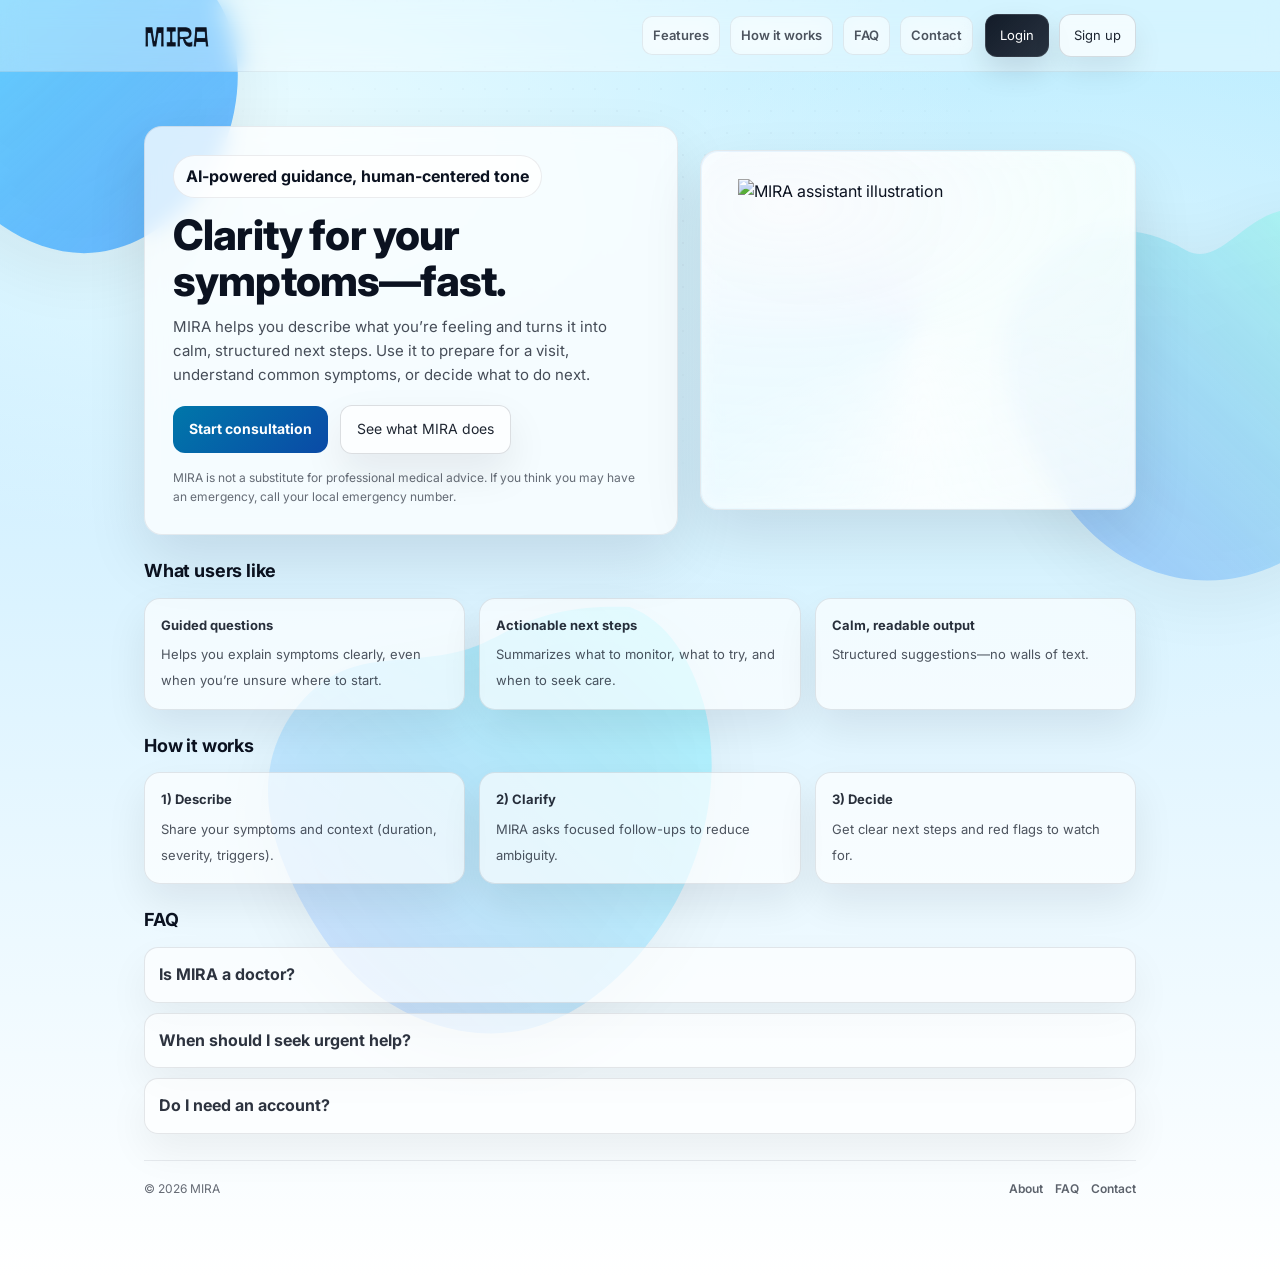
==== index.html @ 948367d4 "Initial commit" ====
<!DOCTYPE html>
<html lang="en">
<head>
  <meta charset="UTF-8" />
  <meta name="viewport" content="width=device-width, initial-scale=1.0"/>
  <title>MIRA - AI Doctor Consultant</title>
  <link rel="stylesheet" href="styles.css"/>
  <link href="https://fonts.googleapis.com/css2?family=Inter:wght@400;600;800&display=swap" rel="stylesheet">
  <link href="https://fonts.googleapis.com/css2?family=Ojuju:wght@600&display=swap" rel="stylesheet">
  <style>
    * { box-sizing: border-box; margin: 0; padding: 0; }

    html { scroll-behavior: smooth; }

    body {
      font-family: 'Inter', sans-serif;
      background: radial-gradient(1200px 700px at 20% 10%, #e9fbff 0%, rgba(233, 251, 255, 0) 60%),
                  radial-gradient(1000px 650px at 80% 30%, #d7f5ff 0%, rgba(215, 245, 255, 0) 55%),
                  linear-gradient(180deg, #bdeeff 0%, #cfefff 30%, #ffffff 100%);
      color: #0b1220;
      line-height: 1.6;
      min-height: 100vh;
      position: relative;
      overflow-x: hidden;
    }

    header {
      position: sticky;
      top: 0;
      z-index: 900;
      animation: fadeInDown 520ms cubic-bezier(0.2, 0.9, 0.2, 1) both;
      background: rgba(255, 255, 255, 0.35);
      backdrop-filter: blur(12px);
      border-bottom: 1px solid rgba(15, 23, 42, 0.06);
      transition: box-shadow 160ms ease, background 160ms ease, border-color 160ms ease;
    }

    header.is-scrolled {
      background: rgba(255, 255, 255, 0.68);
      border-bottom-color: rgba(15, 23, 42, 0.10);
      box-shadow: 0 18px 50px rgba(2, 8, 23, 0.10);
    }

    .header-inner {
      max-width: 1040px;
      margin: 0 auto;
      padding: 14px 24px;
      display: flex;
      justify-content: space-between;
      align-items: center;
      gap: 14px;
    }

    .logo {
      font-family: 'Ojuju', sans-serif;
      font-size: 26px;
      font-weight: 600;
      letter-spacing: 0.5px;
      -webkit-text-stroke: 1px rgba(11, 18, 32, 0.9);
    }

    .header-right {
      display: inline-flex;
      align-items: center;
      gap: 12px;
    }

    .top-nav {
      display: inline-flex;
      align-items: center;
      gap: 10px;
      font-size: 13px;
      color: rgba(11, 18, 32, 0.7);
    }

    .top-nav a {
      text-decoration: none;
      color: rgba(11, 18, 32, 0.72);
      font-weight: 600;
      padding: 8px 10px;
      border-radius: 10px;
      background: rgba(255, 255, 255, 0.45);
      border: 1px solid rgba(15, 23, 42, 0.08);
      backdrop-filter: blur(10px);
      transition: transform 120ms ease, background 120ms ease;
      white-space: nowrap;
    }

    .top-nav a:hover {
      background: rgba(255, 255, 255, 0.7);
      transform: translateY(-1px);
    }

    .header-actions {
      display: inline-flex;
      align-items: center;
      gap: 10px;
    }

    .login-btn {
      display: inline-flex;
      align-items: center;
      justify-content: center;
      gap: 10px;
      background: linear-gradient(135deg, rgba(11, 18, 32, 0.96) 0%, rgba(11, 18, 32, 0.86) 100%);
      color: #fff;
      padding: 10px 14px;
      border: 1px solid rgba(255, 255, 255, 0.10);
      border-radius: 12px;
      font-size: 13px;
      cursor: pointer;
      box-shadow: 0 14px 30px rgba(2, 8, 23, 0.12);
      transition: transform 120ms ease, filter 120ms ease;
      text-decoration: none;
      white-space: nowrap;
    }

    .login-btn:hover {
      filter: brightness(1.02);
      transform: translateY(-1px);
    }

    .signup-btn {
      display: inline-flex;
      align-items: center;
      justify-content: center;
      gap: 10px;
      padding: 10px 14px;
      border-radius: 12px;
      font-size: 13px;
      cursor: pointer;
      text-decoration: none;
      color: rgba(11, 18, 32, 0.92);
      background: rgba(255, 255, 255, 0.7);
      border: 1px solid rgba(15, 23, 42, 0.14);
      box-shadow: 0 14px 30px rgba(2, 8, 23, 0.08);
      transition: transform 120ms ease, background 120ms ease, filter 120ms ease;
      white-space: nowrap;
    }

    .signup-btn:hover {
      background: rgba(255, 255, 255, 0.9);
      filter: brightness(1.01);
      transform: translateY(-1px);
    }

    main {
      max-width: 1040px;
      margin: 0 auto;
      padding: 28px 24px 80px 24px;
      position: relative;
      z-index: 1;
    }

    .hero {
      display: grid;
      grid-template-columns: 1.1fr 0.9fr;
      gap: 22px;
      align-items: center;
      margin-top: 26px;
    }

    .card {
      background: rgba(255, 255, 255, 0.75);
      border: 1px solid rgba(15, 23, 42, 0.08);
      box-shadow: 0 24px 60px rgba(2, 8, 23, 0.10);
      border-radius: 18px;
      padding: 28px 28px;
      backdrop-filter: blur(10px);
      animation: fadeInUp 620ms cubic-bezier(0.2, 0.9, 0.2, 1) both;
    }

    .tagline {
      background: rgba(255, 255, 255, 0.8);
      padding: 8px 12px;
      border-radius: 999px;
      font-weight: 700;
      display: inline-block;
      margin-bottom: 14px;
      border: 1px solid rgba(15, 23, 42, 0.08);
    }

    .hero h1 {
      font-size: 42px;
      font-weight: 800;
      margin-bottom: 12px;
      letter-spacing: -0.02em;
      line-height: 1.08;
    }

    .hero p {
      font-size: 15px;
      color: rgba(11, 18, 32, 0.75);
      margin-bottom: 18px;
    }

    .cta-row {
      display: flex;
      gap: 12px;
      flex-wrap: wrap;
      align-items: center;
      margin-top: 10px;
    }

    .primary-cta {
      display: inline-flex;
      align-items: center;
      justify-content: center;
      gap: 10px;
      background: linear-gradient(135deg, #0077aa 0%, #0a4aa6 100%);
      color: #fff;
      padding: 12px 16px;
      border-radius: 12px;
      text-decoration: none;
      font-weight: bold;
      font-size: 14px;
      transition: transform 120ms ease, filter 120ms ease;
      position: relative;
      overflow: hidden;
    }

    .primary-cta::after {
      content: "";
      position: absolute;
      inset: -2px;
      background: linear-gradient(110deg, rgba(255,255,255,0) 0%, rgba(255,255,255,0.22) 45%, rgba(255,255,255,0) 70%);
      transform: translateX(-120%);
      transition: transform 700ms ease;
    }

    .primary-cta:hover {
      filter: brightness(0.98);
      transform: translateY(-1px);
    }

    .primary-cta:hover::after { transform: translateX(120%); }

    .secondary-cta {
      display: inline-flex;
      align-items: center;
      justify-content: center;
      gap: 10px;
      padding: 12px 16px;
      border-radius: 12px;
      font-size: 14px;
      cursor: pointer;
      text-decoration: none;
      color: rgba(11, 18, 32, 0.92);
      background: rgba(255, 255, 255, 0.7);
      border: 1px solid rgba(15, 23, 42, 0.14);
      box-shadow: 0 18px 40px rgba(2, 8, 23, 0.08);
      transition: transform 120ms ease, background 120ms ease, filter 120ms ease;
      white-space: nowrap;
    }

    .secondary-cta:hover {
      background: rgba(255, 255, 255, 0.9);
      filter: brightness(1.01);
      transform: translateY(-1px);
    }

    .fineprint {
      margin-top: 14px;
      font-size: 12px;
      color: rgba(11, 18, 32, 0.62);
      max-width: 70ch;
    }

    .visual {
      position: relative;
      overflow: hidden;
      min-height: 360px;
      animation-delay: 110ms;
    }

    .visual::before {
      content: "";
      position: absolute;
      inset: -2px;
      background: conic-gradient(from 180deg at 50% 50%,
        rgba(85, 214, 255, 0.0) 0deg,
        rgba(85, 214, 255, 0.65) 70deg,
        rgba(106, 164, 255, 0.55) 140deg,
        rgba(166, 255, 234, 0.55) 220deg,
        rgba(85, 214, 255, 0.0) 360deg
      );
      opacity: 0.26;
      filter: blur(10px);
      animation: haloSpin 12s linear infinite;
    }

    .visual::after {
      content: "";
      position: absolute;
      inset: 1px;
      border-radius: 17px;
      background: radial-gradient(700px 350px at 20% 15%, rgba(255,255,255,0.85) 0%, rgba(255,255,255,0.55) 40%, rgba(255,255,255,0.35) 100%);
      pointer-events: none;
    }

    .visual-inner {
      position: relative;
      z-index: 1;
      display: grid;
      place-items: center;
      height: 100%;
    }

    .visual img {
      width: min(420px, 95%);
      height: auto;
      filter: drop-shadow(0 28px 70px rgba(2, 8, 23, 0.18));
    }

    .section { margin-top: 22px; }

    .section h2 {
      font-size: 18px;
      letter-spacing: -0.01em;
      margin: 0 0 12px 0;
    }

    .grid {
      display: grid;
      grid-template-columns: repeat(3, 1fr);
      gap: 14px;
    }

    .mini {
      background: rgba(255, 255, 255, 0.65);
      border: 1px solid rgba(15, 23, 42, 0.10);
      border-radius: 16px;
      padding: 16px 16px;
      box-shadow: 0 18px 40px rgba(2, 8, 23, 0.08);
    }

    .mini b {
      display: block;
      font-size: 13px;
      margin-bottom: 6px;
      color: rgba(11, 18, 32, 0.88);
    }

    .mini span {
      font-size: 13px;
      color: rgba(11, 18, 32, 0.72);
      line-height: 1.6;
    }

    details {
      background: rgba(255, 255, 255, 0.65);
      border: 1px solid rgba(15, 23, 42, 0.10);
      border-radius: 14px;
      padding: 14px 14px;
      box-shadow: 0 18px 40px rgba(2, 8, 23, 0.06);
    }

    details + details { margin-top: 10px; }

    summary {
      cursor: pointer;
      font-weight: 700;
      color: rgba(11, 18, 32, 0.86);
      list-style: none;
    }

    summary::-webkit-details-marker { display: none; }

    .faq-a {
      margin-top: 10px;
      font-size: 13px;
      color: rgba(11, 18, 32, 0.72);
      line-height: 1.7;
    }

    .footer {
      margin-top: 26px;
      padding: 18px 0 0 0;
      border-top: 1px solid rgba(15, 23, 42, 0.08);
      color: rgba(11, 18, 32, 0.62);
      font-size: 12px;
      display: flex;
      gap: 10px;
      justify-content: space-between;
      flex-wrap: wrap;
    }

    .footer a {
      color: rgba(11, 18, 32, 0.66);
      text-decoration: none;
      font-weight: 600;
    }

    .footer a:hover { text-decoration: underline; }

    .bg-vectors {
      position: fixed;
      inset: 0;
      pointer-events: none;
      z-index: 0;
    }

    .bg-vectors::before {
      content: "";
      position: absolute;
      inset: 0;
      opacity: 0.35;
      background-image: radial-gradient(circle at 1px 1px, rgba(15, 23, 42, 0.10) 1px, rgba(0,0,0,0) 1.2px);
      background-size: 22px 22px;
      mask-image: radial-gradient(800px 520px at 50% 20%, rgba(0,0,0,1) 0%, rgba(0,0,0,0) 70%);
      animation: gridPulse 7s ease-in-out infinite;
    }

    .bg-vectors svg {
      position: absolute;
      opacity: 0.9;
      filter: drop-shadow(0 18px 40px rgba(2, 8, 23, 0.10));
      transform-origin: 50% 50%;
    }

    .vec-1 { left: -140px; top: -120px; width: 420px; height: 420px; opacity: 0.55; animation: float1 9.5s ease-in-out infinite; }
    .vec-2 { right: -180px; top: 120px; width: 520px; height: 520px; opacity: 0.45; animation: float2 12s ease-in-out infinite; }
    .vec-3 { left: 14%; bottom: -220px; width: 620px; height: 620px; opacity: 0.35; animation: float3 14s ease-in-out infinite; }

    @keyframes fadeInUp { from { opacity: 0; transform: translateY(10px); } to { opacity: 1; transform: translateY(0); } }
    @keyframes fadeInDown { from { opacity: 0; transform: translateY(-10px); } to { opacity: 1; transform: translateY(0); } }
    @keyframes float1 { 0%, 100% { transform: translate3d(0, 0, 0) rotate(0deg); } 50% { transform: translate3d(14px, 10px, 0) rotate(6deg); } }
    @keyframes float2 { 0%, 100% { transform: translate3d(0, 0, 0) rotate(0deg); } 50% { transform: translate3d(-16px, 12px, 0) rotate(-5deg); } }
    @keyframes float3 { 0%, 100% { transform: translate3d(0, 0, 0) rotate(0deg); } 50% { transform: translate3d(10px, -14px, 0) rotate(4deg); } }
    @keyframes gridPulse { 0%, 100% { opacity: 0.24; transform: translate3d(0, 0, 0); } 50% { opacity: 0.42; transform: translate3d(0, -6px, 0); } }
    @keyframes haloSpin { from { transform: rotate(0deg); } to { transform: rotate(360deg); } }

    @media (prefers-reduced-motion: reduce) {
      header, .card { animation: none !important; }
      .bg-vectors svg { animation: none !important; }
      .bg-vectors::before { animation: none !important; }
      .visual::before { animation: none !important; }
      .primary-cta::after { transition: none !important; }
    }

    @media (max-width: 980px) {
      .hero { grid-template-columns: 1fr; }
      .grid { grid-template-columns: 1fr; }
      .hero h1 { font-size: 36px; }
      .card { padding: 22px; }
    }

    @media (max-width: 520px) {
      .header-right { gap: 8px; }
      .top-nav { display: none; }
    }
  </style>
</head>
<body>

  <div class="bg-vectors" aria-hidden="true">
    <svg class="vec-1" viewBox="0 0 200 200" xmlns="http://www.w3.org/2000/svg">
      <defs>
        <linearGradient id="g1" x1="0" y1="0" x2="1" y2="1">
          <stop offset="0" stop-color="#55d6ff" stop-opacity="0.95"/>
          <stop offset="1" stop-color="#1b8cff" stop-opacity="0.65"/>
        </linearGradient>
      </defs>
      <path fill="url(#g1)" d="M44.2,-67.3C57.5,-60.1,68.6,-48.3,74.5,-34.6C80.4,-20.9,81.2,-5.3,78.2,10.1C75.2,25.4,68.4,40.5,57.1,52.9C45.9,65.3,30.2,75,14.1,77.2C-2,79.4,-18.4,74.2,-32.2,64.7C-46.1,55.2,-57.5,41.3,-65.9,25.8C-74.4,10.2,-79.8,-6.9,-77.1,-23.1C-74.3,-39.3,-63.3,-54.6,-49.2,-61.5C-35.2,-68.4,-18.1,-67,0.1,-67.2C18.3,-67.4,36.6,-69.1,44.2,-67.3Z" transform="translate(100 100)"/>
    </svg>
    <svg class="vec-2" viewBox="0 0 220 220" xmlns="http://www.w3.org/2000/svg">
      <defs>
        <linearGradient id="g2" x1="1" y1="0" x2="0" y2="1">
          <stop offset="0" stop-color="#a6ffea" stop-opacity="0.85"/>
          <stop offset="1" stop-color="#6aa4ff" stop-opacity="0.55"/>
        </linearGradient>
      </defs>
      <path fill="url(#g2)" d="M47.3,-71.4C61.6,-64.6,73.7,-52,79.1,-36.9C84.6,-21.7,83.3,-4,79.4,13.3C75.4,30.6,68.7,47.6,56.8,60.6C44.9,73.5,27.9,82.4,10.6,84.4C-6.6,86.4,-24,81.4,-37.9,71.4C-51.7,61.4,-62.1,46.3,-70.2,30.3C-78.4,14.3,-84.3,-2.6,-82,-19C-79.6,-35.4,-69,-51.3,-54.9,-58.6C-40.8,-65.9,-23.2,-64.7,-6.3,-55.1C10.6,-45.5,21.1,-78.2,47.3,-71.4Z" transform="translate(110 110)"/>
    </svg>
    <svg class="vec-3" viewBox="0 0 240 240" xmlns="http://www.w3.org/2000/svg">
      <defs>
        <linearGradient id="g3" x1="0" y1="1" x2="1" y2="0">
          <stop offset="0" stop-color="#b8c7ff" stop-opacity="0.6"/>
          <stop offset="1" stop-color="#62f3ff" stop-opacity="0.45"/>
        </linearGradient>
      </defs>
      <path fill="url(#g3)" d="M54.5,-78.6C69.1,-73.3,78.7,-57.4,83.2,-40.8C87.6,-24.2,86.9,-7,82.7,9.3C78.5,25.6,70.8,40.9,59.2,54.7C47.6,68.5,32.2,80.8,14.8,84.9C-2.6,89,-22.1,84.9,-37.6,75.3C-53.1,65.8,-64.5,50.8,-73.1,34.5C-81.7,18.2,-87.6,0.6,-84.9,-15.8C-82.3,-32.2,-71.2,-47.4,-57.2,-53.6C-43.2,-59.8,-26.2,-57,-9.2,-62C7.8,-67,15.6,-79.8,54.5,-78.6Z" transform="translate(120 120)"/>
    </svg>
  </div>

  <header id="siteHeader">
    <div class="header-inner">
      <div class="logo">MIRA</div>
      <div class="header-right">
        <nav class="top-nav" aria-label="Top navigation">
          <a href="#features">Features</a>
          <a href="#how">How it works</a>
          <a href="#faq">FAQ</a>
          <a href="contact_us.html">Contact</a>
        </nav>
        <div class="header-actions" id="headerActions" aria-label="Account actions">
          <a href="login.html" class="login-btn" id="loginLink">Login</a>
          <a href="signup.html" class="signup-btn" id="signupLink">Sign up</a>
        </div>
      </div>
    </div>
  </header>

  <main>
    <section class="hero" aria-label="Homepage hero">
      <div class="card">
        <span class="tagline">AI-powered guidance, human-centered tone</span>
        <h1>Clarity for your symptoms—fast.</h1>
        <p>MIRA helps you describe what you’re feeling and turns it into calm, structured next steps. Use it to prepare for a visit, understand common symptoms, or decide what to do next.</p>
        <div class="cta-row">
          <a href="login.html" class="primary-cta" id="primaryCta">Start consultation</a>
          <a href="#features" class="secondary-cta">See what MIRA does</a>
        </div>
        <div class="fineprint">
          MIRA is not a substitute for professional medical advice. If you think you may have an emergency, call your local emergency number.
        </div>
      </div>
      <div class="card visual" aria-label="MIRA illustration">
        <div class="visual-inner">
          <img src="../assets/mira_faq.png" alt="MIRA assistant illustration" />
        </div>
      </div>
    </section>

    <section id="features" class="section" aria-label="Features">
      <h2>What users like</h2>
      <div class="grid">
        <div class="mini">
          <b>Guided questions</b>
          <span>Helps you explain symptoms clearly, even when you’re unsure where to start.</span>
        </div>
        <div class="mini">
          <b>Actionable next steps</b>
          <span>Summarizes what to monitor, what to try, and when to seek care.</span>
        </div>
        <div class="mini">
          <b>Calm, readable output</b>
          <span>Structured suggestions—no walls of text.</span>
        </div>
      </div>
    </section>

    <section id="how" class="section" aria-label="How it works">
      <h2>How it works</h2>
      <div class="grid">
        <div class="mini">
          <b>1) Describe</b>
          <span>Share your symptoms and context (duration, severity, triggers).</span>
        </div>
        <div class="mini">
          <b>2) Clarify</b>
          <span>MIRA asks focused follow-ups to reduce ambiguity.</span>
        </div>
        <div class="mini">
          <b>3) Decide</b>
          <span>Get clear next steps and red flags to watch for.</span>
        </div>
      </div>
    </section>

    <section id="faq" class="section" aria-label="FAQ">
      <h2>FAQ</h2>
      <details>
        <summary>Is MIRA a doctor?</summary>
        <div class="faq-a">No. MIRA provides informational guidance and helps you organize your symptoms. It does not replace a clinician.</div>
      </details>
      <details>
        <summary>When should I seek urgent help?</summary>
        <div class="faq-a">If you have severe symptoms or think it’s an emergency, call your local emergency number immediately.</div>
      </details>
      <details>
        <summary>Do I need an account?</summary>
        <div class="faq-a">You can explore the site without one, but you’ll need to log in to start a consultation.</div>
      </details>
    </section>

    <div class="footer" aria-label="Footer">
      <div>© <span id="year"></span> MIRA</div>
      <div style="display:flex; gap:12px; flex-wrap:wrap;">
        <a href="about_page.html">About</a>
        <a href="faq.html">FAQ</a>
        <a href="contact_us.html">Contact</a>
      </div>
    </div>
  </main>

  <script>
    const siteHeader = document.getElementById('siteHeader');
    const headerActions = document.getElementById('headerActions');
    const primaryCta = document.getElementById('primaryCta');
    const yearEl = document.getElementById('year');

    function updateHeaderScrolled() {
      if (!siteHeader) return;
      siteHeader.classList.toggle('is-scrolled', window.scrollY > 8);
    }
    updateHeaderScrolled();
    window.addEventListener('scroll', updateHeaderScrolled, { passive: true });

    if (yearEl) yearEl.textContent = String(new Date().getFullYear());

    function isLoggedIn() {
      try { return Boolean(window.localStorage.getItem('mira_session')); } catch (_) { return false; }
    }

    function renderAuth() {
      const loggedIn = isLoggedIn();
      if (!headerActions) return;

      if (loggedIn) {
        headerActions.innerHTML = `
          <a href="trail.ipynb" class="login-btn">Open assistant</a>
          <button type="button" class="signup-btn" id="logoutBtn">Logout</button>
        `;
        const logoutBtn = document.getElementById('logoutBtn');
        if (logoutBtn) {
          logoutBtn.addEventListener('click', () => {
            try { window.localStorage.removeItem('mira_session'); } catch (_) {}
            renderAuth();
          });
        }
        if (primaryCta) primaryCta.href = 'trail.ipynb';
      } else {
        if (primaryCta) primaryCta.href = 'login.html';
      }
    }

    renderAuth();
  </script>

</body>
</html>
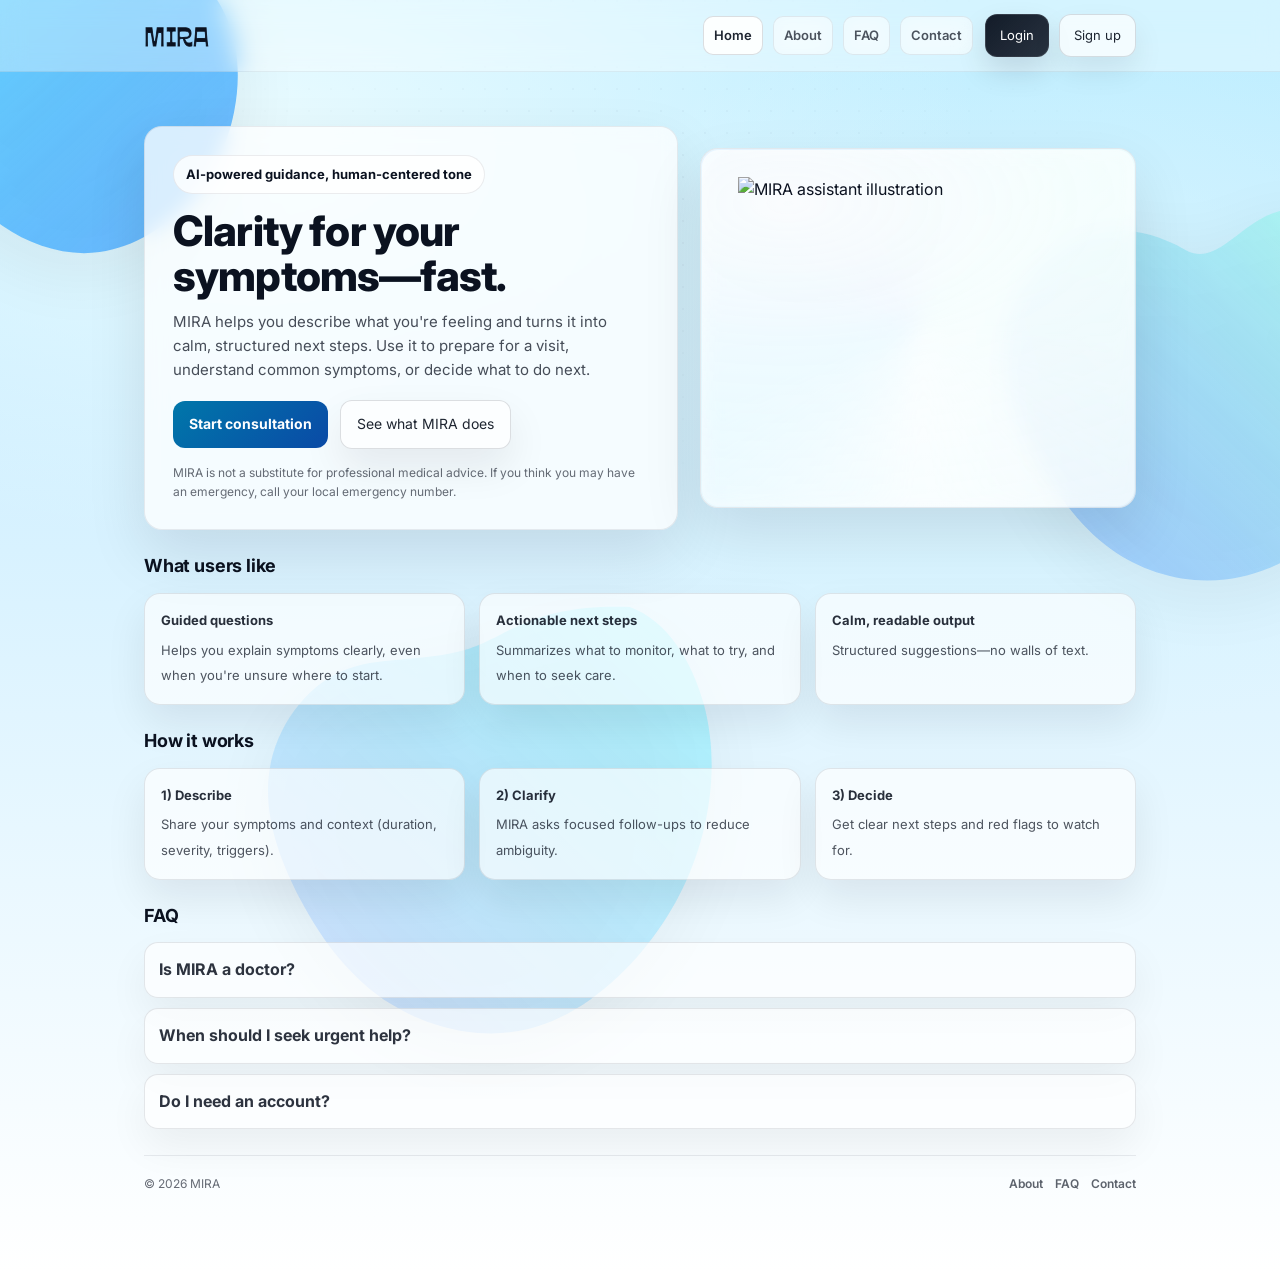
==== commit 60d4a5f4: "0.15" ====
--- a/index.html
+++ b/index.html
@@ -7,449 +7,6 @@
   <link rel="stylesheet" href="styles.css"/>
   <link href="https://fonts.googleapis.com/css2?family=Inter:wght@400;600;800&display=swap" rel="stylesheet">
   <link href="https://fonts.googleapis.com/css2?family=Ojuju:wght@600&display=swap" rel="stylesheet">
-  <style>
-    * { box-sizing: border-box; margin: 0; padding: 0; }
-
-    html { scroll-behavior: smooth; }
-
-    body {
-      font-family: 'Inter', sans-serif;
-      background: radial-gradient(1200px 700px at 20% 10%, #e9fbff 0%, rgba(233, 251, 255, 0) 60%),
-                  radial-gradient(1000px 650px at 80% 30%, #d7f5ff 0%, rgba(215, 245, 255, 0) 55%),
-                  linear-gradient(180deg, #bdeeff 0%, #cfefff 30%, #ffffff 100%);
-      color: #0b1220;
-      line-height: 1.6;
-      min-height: 100vh;
-      position: relative;
-      overflow-x: hidden;
-    }
-
-    header {
-      position: sticky;
-      top: 0;
-      z-index: 900;
-      animation: fadeInDown 520ms cubic-bezier(0.2, 0.9, 0.2, 1) both;
-      background: rgba(255, 255, 255, 0.35);
-      backdrop-filter: blur(12px);
-      border-bottom: 1px solid rgba(15, 23, 42, 0.06);
-      transition: box-shadow 160ms ease, background 160ms ease, border-color 160ms ease;
-    }
-
-    header.is-scrolled {
-      background: rgba(255, 255, 255, 0.68);
-      border-bottom-color: rgba(15, 23, 42, 0.10);
-      box-shadow: 0 18px 50px rgba(2, 8, 23, 0.10);
-    }
-
-    .header-inner {
-      max-width: 1040px;
-      margin: 0 auto;
-      padding: 14px 24px;
-      display: flex;
-      justify-content: space-between;
-      align-items: center;
-      gap: 14px;
-    }
-
-    .logo {
-      font-family: 'Ojuju', sans-serif;
-      font-size: 26px;
-      font-weight: 600;
-      letter-spacing: 0.5px;
-      -webkit-text-stroke: 1px rgba(11, 18, 32, 0.9);
-    }
-
-    .header-right {
-      display: inline-flex;
-      align-items: center;
-      gap: 12px;
-    }
-
-    .top-nav {
-      display: inline-flex;
-      align-items: center;
-      gap: 10px;
-      font-size: 13px;
-      color: rgba(11, 18, 32, 0.7);
-    }
-
-    .top-nav a {
-      text-decoration: none;
-      color: rgba(11, 18, 32, 0.72);
-      font-weight: 600;
-      padding: 8px 10px;
-      border-radius: 10px;
-      background: rgba(255, 255, 255, 0.45);
-      border: 1px solid rgba(15, 23, 42, 0.08);
-      backdrop-filter: blur(10px);
-      transition: transform 120ms ease, background 120ms ease;
-      white-space: nowrap;
-    }
-
-    .top-nav a:hover {
-      background: rgba(255, 255, 255, 0.7);
-      transform: translateY(-1px);
-    }
-
-    .header-actions {
-      display: inline-flex;
-      align-items: center;
-      gap: 10px;
-    }
-
-    .login-btn {
-      display: inline-flex;
-      align-items: center;
-      justify-content: center;
-      gap: 10px;
-      background: linear-gradient(135deg, rgba(11, 18, 32, 0.96) 0%, rgba(11, 18, 32, 0.86) 100%);
-      color: #fff;
-      padding: 10px 14px;
-      border: 1px solid rgba(255, 255, 255, 0.10);
-      border-radius: 12px;
-      font-size: 13px;
-      cursor: pointer;
-      box-shadow: 0 14px 30px rgba(2, 8, 23, 0.12);
-      transition: transform 120ms ease, filter 120ms ease;
-      text-decoration: none;
-      white-space: nowrap;
-    }
-
-    .login-btn:hover {
-      filter: brightness(1.02);
-      transform: translateY(-1px);
-    }
-
-    .signup-btn {
-      display: inline-flex;
-      align-items: center;
-      justify-content: center;
-      gap: 10px;
-      padding: 10px 14px;
-      border-radius: 12px;
-      font-size: 13px;
-      cursor: pointer;
-      text-decoration: none;
-      color: rgba(11, 18, 32, 0.92);
-      background: rgba(255, 255, 255, 0.7);
-      border: 1px solid rgba(15, 23, 42, 0.14);
-      box-shadow: 0 14px 30px rgba(2, 8, 23, 0.08);
-      transition: transform 120ms ease, background 120ms ease, filter 120ms ease;
-      white-space: nowrap;
-    }
-
-    .signup-btn:hover {
-      background: rgba(255, 255, 255, 0.9);
-      filter: brightness(1.01);
-      transform: translateY(-1px);
-    }
-
-    main {
-      max-width: 1040px;
-      margin: 0 auto;
-      padding: 28px 24px 80px 24px;
-      position: relative;
-      z-index: 1;
-    }
-
-    .hero {
-      display: grid;
-      grid-template-columns: 1.1fr 0.9fr;
-      gap: 22px;
-      align-items: center;
-      margin-top: 26px;
-    }
-
-    .card {
-      background: rgba(255, 255, 255, 0.75);
-      border: 1px solid rgba(15, 23, 42, 0.08);
-      box-shadow: 0 24px 60px rgba(2, 8, 23, 0.10);
-      border-radius: 18px;
-      padding: 28px 28px;
-      backdrop-filter: blur(10px);
-      animation: fadeInUp 620ms cubic-bezier(0.2, 0.9, 0.2, 1) both;
-    }
-
-    .tagline {
-      background: rgba(255, 255, 255, 0.8);
-      padding: 8px 12px;
-      border-radius: 999px;
-      font-weight: 700;
-      display: inline-block;
-      margin-bottom: 14px;
-      border: 1px solid rgba(15, 23, 42, 0.08);
-    }
-
-    .hero h1 {
-      font-size: 42px;
-      font-weight: 800;
-      margin-bottom: 12px;
-      letter-spacing: -0.02em;
-      line-height: 1.08;
-    }
-
-    .hero p {
-      font-size: 15px;
-      color: rgba(11, 18, 32, 0.75);
-      margin-bottom: 18px;
-    }
-
-    .cta-row {
-      display: flex;
-      gap: 12px;
-      flex-wrap: wrap;
-      align-items: center;
-      margin-top: 10px;
-    }
-
-    .primary-cta {
-      display: inline-flex;
-      align-items: center;
-      justify-content: center;
-      gap: 10px;
-      background: linear-gradient(135deg, #0077aa 0%, #0a4aa6 100%);
-      color: #fff;
-      padding: 12px 16px;
-      border-radius: 12px;
-      text-decoration: none;
-      font-weight: bold;
-      font-size: 14px;
-      transition: transform 120ms ease, filter 120ms ease;
-      position: relative;
-      overflow: hidden;
-    }
-
-    .primary-cta::after {
-      content: "";
-      position: absolute;
-      inset: -2px;
-      background: linear-gradient(110deg, rgba(255,255,255,0) 0%, rgba(255,255,255,0.22) 45%, rgba(255,255,255,0) 70%);
-      transform: translateX(-120%);
-      transition: transform 700ms ease;
-    }
-
-    .primary-cta:hover {
-      filter: brightness(0.98);
-      transform: translateY(-1px);
-    }
-
-    .primary-cta:hover::after { transform: translateX(120%); }
-
-    .secondary-cta {
-      display: inline-flex;
-      align-items: center;
-      justify-content: center;
-      gap: 10px;
-      padding: 12px 16px;
-      border-radius: 12px;
-      font-size: 14px;
-      cursor: pointer;
-      text-decoration: none;
-      color: rgba(11, 18, 32, 0.92);
-      background: rgba(255, 255, 255, 0.7);
-      border: 1px solid rgba(15, 23, 42, 0.14);
-      box-shadow: 0 18px 40px rgba(2, 8, 23, 0.08);
-      transition: transform 120ms ease, background 120ms ease, filter 120ms ease;
-      white-space: nowrap;
-    }
-
-    .secondary-cta:hover {
-      background: rgba(255, 255, 255, 0.9);
-      filter: brightness(1.01);
-      transform: translateY(-1px);
-    }
-
-    .fineprint {
-      margin-top: 14px;
-      font-size: 12px;
-      color: rgba(11, 18, 32, 0.62);
-      max-width: 70ch;
-    }
-
-    .visual {
-      position: relative;
-      overflow: hidden;
-      min-height: 360px;
-      animation-delay: 110ms;
-    }
-
-    .visual::before {
-      content: "";
-      position: absolute;
-      inset: -2px;
-      background: conic-gradient(from 180deg at 50% 50%,
-        rgba(85, 214, 255, 0.0) 0deg,
-        rgba(85, 214, 255, 0.65) 70deg,
-        rgba(106, 164, 255, 0.55) 140deg,
-        rgba(166, 255, 234, 0.55) 220deg,
-        rgba(85, 214, 255, 0.0) 360deg
-      );
-      opacity: 0.26;
-      filter: blur(10px);
-      animation: haloSpin 12s linear infinite;
-    }
-
-    .visual::after {
-      content: "";
-      position: absolute;
-      inset: 1px;
-      border-radius: 17px;
-      background: radial-gradient(700px 350px at 20% 15%, rgba(255,255,255,0.85) 0%, rgba(255,255,255,0.55) 40%, rgba(255,255,255,0.35) 100%);
-      pointer-events: none;
-    }
-
-    .visual-inner {
-      position: relative;
-      z-index: 1;
-      display: grid;
-      place-items: center;
-      height: 100%;
-    }
-
-    .visual img {
-      width: min(420px, 95%);
-      height: auto;
-      filter: drop-shadow(0 28px 70px rgba(2, 8, 23, 0.18));
-    }
-
-    .section { margin-top: 22px; }
-
-    .section h2 {
-      font-size: 18px;
-      letter-spacing: -0.01em;
-      margin: 0 0 12px 0;
-    }
-
-    .grid {
-      display: grid;
-      grid-template-columns: repeat(3, 1fr);
-      gap: 14px;
-    }
-
-    .mini {
-      background: rgba(255, 255, 255, 0.65);
-      border: 1px solid rgba(15, 23, 42, 0.10);
-      border-radius: 16px;
-      padding: 16px 16px;
-      box-shadow: 0 18px 40px rgba(2, 8, 23, 0.08);
-    }
-
-    .mini b {
-      display: block;
-      font-size: 13px;
-      margin-bottom: 6px;
-      color: rgba(11, 18, 32, 0.88);
-    }
-
-    .mini span {
-      font-size: 13px;
-      color: rgba(11, 18, 32, 0.72);
-      line-height: 1.6;
-    }
-
-    details {
-      background: rgba(255, 255, 255, 0.65);
-      border: 1px solid rgba(15, 23, 42, 0.10);
-      border-radius: 14px;
-      padding: 14px 14px;
-      box-shadow: 0 18px 40px rgba(2, 8, 23, 0.06);
-    }
-
-    details + details { margin-top: 10px; }
-
-    summary {
-      cursor: pointer;
-      font-weight: 700;
-      color: rgba(11, 18, 32, 0.86);
-      list-style: none;
-    }
-
-    summary::-webkit-details-marker { display: none; }
-
-    .faq-a {
-      margin-top: 10px;
-      font-size: 13px;
-      color: rgba(11, 18, 32, 0.72);
-      line-height: 1.7;
-    }
-
-    .footer {
-      margin-top: 26px;
-      padding: 18px 0 0 0;
-      border-top: 1px solid rgba(15, 23, 42, 0.08);
-      color: rgba(11, 18, 32, 0.62);
-      font-size: 12px;
-      display: flex;
-      gap: 10px;
-      justify-content: space-between;
-      flex-wrap: wrap;
-    }
-
-    .footer a {
-      color: rgba(11, 18, 32, 0.66);
-      text-decoration: none;
-      font-weight: 600;
-    }
-
-    .footer a:hover { text-decoration: underline; }
-
-    .bg-vectors {
-      position: fixed;
-      inset: 0;
-      pointer-events: none;
-      z-index: 0;
-    }
-
-    .bg-vectors::before {
-      content: "";
-      position: absolute;
-      inset: 0;
-      opacity: 0.35;
-      background-image: radial-gradient(circle at 1px 1px, rgba(15, 23, 42, 0.10) 1px, rgba(0,0,0,0) 1.2px);
-      background-size: 22px 22px;
-      mask-image: radial-gradient(800px 520px at 50% 20%, rgba(0,0,0,1) 0%, rgba(0,0,0,0) 70%);
-      animation: gridPulse 7s ease-in-out infinite;
-    }
-
-    .bg-vectors svg {
-      position: absolute;
-      opacity: 0.9;
-      filter: drop-shadow(0 18px 40px rgba(2, 8, 23, 0.10));
-      transform-origin: 50% 50%;
-    }
-
-    .vec-1 { left: -140px; top: -120px; width: 420px; height: 420px; opacity: 0.55; animation: float1 9.5s ease-in-out infinite; }
-    .vec-2 { right: -180px; top: 120px; width: 520px; height: 520px; opacity: 0.45; animation: float2 12s ease-in-out infinite; }
-    .vec-3 { left: 14%; bottom: -220px; width: 620px; height: 620px; opacity: 0.35; animation: float3 14s ease-in-out infinite; }
-
-    @keyframes fadeInUp { from { opacity: 0; transform: translateY(10px); } to { opacity: 1; transform: translateY(0); } }
-    @keyframes fadeInDown { from { opacity: 0; transform: translateY(-10px); } to { opacity: 1; transform: translateY(0); } }
-    @keyframes float1 { 0%, 100% { transform: translate3d(0, 0, 0) rotate(0deg); } 50% { transform: translate3d(14px, 10px, 0) rotate(6deg); } }
-    @keyframes float2 { 0%, 100% { transform: translate3d(0, 0, 0) rotate(0deg); } 50% { transform: translate3d(-16px, 12px, 0) rotate(-5deg); } }
-    @keyframes float3 { 0%, 100% { transform: translate3d(0, 0, 0) rotate(0deg); } 50% { transform: translate3d(10px, -14px, 0) rotate(4deg); } }
-    @keyframes gridPulse { 0%, 100% { opacity: 0.24; transform: translate3d(0, 0, 0); } 50% { opacity: 0.42; transform: translate3d(0, -6px, 0); } }
-    @keyframes haloSpin { from { transform: rotate(0deg); } to { transform: rotate(360deg); } }
-
-    @media (prefers-reduced-motion: reduce) {
-      header, .card { animation: none !important; }
-      .bg-vectors svg { animation: none !important; }
-      .bg-vectors::before { animation: none !important; }
-      .visual::before { animation: none !important; }
-      .primary-cta::after { transition: none !important; }
-    }
-
-    @media (max-width: 980px) {
-      .hero { grid-template-columns: 1fr; }
-      .grid { grid-template-columns: 1fr; }
-      .hero h1 { font-size: 36px; }
-      .card { padding: 22px; }
-    }
-
-    @media (max-width: 520px) {
-      .header-right { gap: 8px; }
-      .top-nav { display: none; }
-    }
-  </style>
 </head>
 <body>
 
@@ -485,12 +42,12 @@
 
   <header id="siteHeader">
     <div class="header-inner">
-      <div class="logo">MIRA</div>
+      <a href="index.html" class="logo">MIRA</a>
       <div class="header-right">
         <nav class="top-nav" aria-label="Top navigation">
-          <a href="#features">Features</a>
-          <a href="#how">How it works</a>
-          <a href="#faq">FAQ</a>
+          <a href="index.html" class="is-active">Home</a>
+          <a href="about_page.html">About</a>
+          <a href="faq.html">FAQ</a>
           <a href="contact_us.html">Contact</a>
         </nav>
         <div class="header-actions" id="headerActions" aria-label="Account actions">
@@ -506,9 +63,9 @@
       <div class="card">
         <span class="tagline">AI-powered guidance, human-centered tone</span>
         <h1>Clarity for your symptoms—fast.</h1>
-        <p>MIRA helps you describe what you’re feeling and turns it into calm, structured next steps. Use it to prepare for a visit, understand common symptoms, or decide what to do next.</p>
+        <p>MIRA helps you describe what you're feeling and turns it into calm, structured next steps. Use it to prepare for a visit, understand common symptoms, or decide what to do next.</p>
         <div class="cta-row">
-          <a href="login.html" class="primary-cta" id="primaryCta">Start consultation</a>
+          <a href="/assistant" class="primary-cta" id="primaryCta">Start consultation</a>
           <a href="#features" class="secondary-cta">See what MIRA does</a>
         </div>
         <div class="fineprint">
@@ -527,7 +84,7 @@
       <div class="grid">
         <div class="mini">
           <b>Guided questions</b>
-          <span>Helps you explain symptoms clearly, even when you’re unsure where to start.</span>
+          <span>Helps you explain symptoms clearly, even when you're unsure where to start.</span>
         </div>
         <div class="mini">
           <b>Actionable next steps</b>
@@ -566,17 +123,17 @@
       </details>
       <details>
         <summary>When should I seek urgent help?</summary>
-        <div class="faq-a">If you have severe symptoms or think it’s an emergency, call your local emergency number immediately.</div>
+        <div class="faq-a">If you have severe symptoms or think it's an emergency, call your local emergency number immediately.</div>
       </details>
       <details>
         <summary>Do I need an account?</summary>
-        <div class="faq-a">You can explore the site without one, but you’ll need to log in to start a consultation.</div>
+        <div class="faq-a">You can explore the site without one, but you'll need to log in to start a consultation.</div>
       </details>
     </section>
 
     <div class="footer" aria-label="Footer">
       <div>© <span id="year"></span> MIRA</div>
-      <div style="display:flex; gap:12px; flex-wrap:wrap;">
+      <div class="footer-links">
         <a href="about_page.html">About</a>
         <a href="faq.html">FAQ</a>
         <a href="contact_us.html">Contact</a>
@@ -584,49 +141,6 @@
     </div>
   </main>
 
-  <script>
-    const siteHeader = document.getElementById('siteHeader');
-    const headerActions = document.getElementById('headerActions');
-    const primaryCta = document.getElementById('primaryCta');
-    const yearEl = document.getElementById('year');
-
-    function updateHeaderScrolled() {
-      if (!siteHeader) return;
-      siteHeader.classList.toggle('is-scrolled', window.scrollY > 8);
-    }
-    updateHeaderScrolled();
-    window.addEventListener('scroll', updateHeaderScrolled, { passive: true });
-
-    if (yearEl) yearEl.textContent = String(new Date().getFullYear());
-
-    function isLoggedIn() {
-      try { return Boolean(window.localStorage.getItem('mira_session')); } catch (_) { return false; }
-    }
-
-    function renderAuth() {
-      const loggedIn = isLoggedIn();
-      if (!headerActions) return;
-
-      if (loggedIn) {
-        headerActions.innerHTML = `
-          <a href="trail.ipynb" class="login-btn">Open assistant</a>
-          <button type="button" class="signup-btn" id="logoutBtn">Logout</button>
-        `;
-        const logoutBtn = document.getElementById('logoutBtn');
-        if (logoutBtn) {
-          logoutBtn.addEventListener('click', () => {
-            try { window.localStorage.removeItem('mira_session'); } catch (_) {}
-            renderAuth();
-          });
-        }
-        if (primaryCta) primaryCta.href = 'trail.ipynb';
-      } else {
-        if (primaryCta) primaryCta.href = 'login.html';
-      }
-    }
-
-    renderAuth();
-  </script>
-
+  <script src="site.js" defer></script>
 </body>
 </html>
--- a/styles.css
+++ b/styles.css
@@ -0,0 +1,574 @@
+* { box-sizing: border-box; margin: 0; padding: 0; }
+
+html { scroll-behavior: smooth; }
+
+body {
+  font-family: 'Inter', sans-serif;
+  background: radial-gradient(1200px 700px at 20% 10%, #e9fbff 0%, rgba(233, 251, 255, 0) 60%),
+              radial-gradient(1000px 650px at 80% 30%, #d7f5ff 0%, rgba(215, 245, 255, 0) 55%),
+              linear-gradient(180deg, #bdeeff 0%, #cfefff 30%, #ffffff 100%);
+  color: #0b1220;
+  line-height: 1.6;
+  min-height: 100vh;
+  position: relative;
+  overflow-x: hidden;
+}
+
+header {
+  position: sticky;
+  top: 0;
+  z-index: 900;
+  animation: fadeInDown 520ms cubic-bezier(0.2, 0.9, 0.2, 1) both;
+  background: rgba(255, 255, 255, 0.35);
+  backdrop-filter: blur(12px);
+  border-bottom: 1px solid rgba(15, 23, 42, 0.06);
+  transition: box-shadow 160ms ease, background 160ms ease, border-color 160ms ease;
+}
+
+header.is-scrolled {
+  background: rgba(255, 255, 255, 0.68);
+  border-bottom-color: rgba(15, 23, 42, 0.10);
+  box-shadow: 0 18px 50px rgba(2, 8, 23, 0.10);
+}
+
+.header-inner {
+  max-width: 1040px;
+  margin: 0 auto;
+  padding: 14px 24px;
+  display: flex;
+  justify-content: space-between;
+  align-items: center;
+  gap: 14px;
+}
+
+.logo {
+  font-family: 'Ojuju', sans-serif;
+  font-size: 26px;
+  font-weight: 600;
+  letter-spacing: 0.5px;
+  -webkit-text-stroke: 1px rgba(11, 18, 32, 0.9);
+  text-decoration: none;
+  color: inherit;
+}
+
+.header-right {
+  display: inline-flex;
+  align-items: center;
+  gap: 12px;
+}
+
+.top-nav {
+  display: inline-flex;
+  align-items: center;
+  gap: 10px;
+  font-size: 13px;
+  color: rgba(11, 18, 32, 0.7);
+}
+
+.top-nav a {
+  text-decoration: none;
+  color: rgba(11, 18, 32, 0.72);
+  font-weight: 600;
+  padding: 8px 10px;
+  border-radius: 10px;
+  background: rgba(255, 255, 255, 0.45);
+  border: 1px solid rgba(15, 23, 42, 0.08);
+  backdrop-filter: blur(10px);
+  transition: transform 120ms ease, background 120ms ease;
+  white-space: nowrap;
+}
+
+.top-nav a:hover {
+  background: rgba(255, 255, 255, 0.7);
+  transform: translateY(-1px);
+}
+
+.top-nav a.is-active,
+.login-btn.is-active {
+  background: rgba(255, 255, 255, 0.88);
+  border-color: rgba(15, 23, 42, 0.14);
+  color: rgba(11, 18, 32, 0.92);
+}
+
+.header-actions {
+  display: inline-flex;
+  align-items: center;
+  gap: 10px;
+}
+
+.login-btn {
+  display: inline-flex;
+  align-items: center;
+  justify-content: center;
+  gap: 10px;
+  background: linear-gradient(135deg, rgba(11, 18, 32, 0.96) 0%, rgba(11, 18, 32, 0.86) 100%);
+  color: #fff;
+  padding: 10px 14px;
+  border: 1px solid rgba(255, 255, 255, 0.10);
+  border-radius: 12px;
+  font-size: 13px;
+  cursor: pointer;
+  box-shadow: 0 14px 30px rgba(2, 8, 23, 0.12);
+  transition: transform 120ms ease, filter 120ms ease;
+  text-decoration: none;
+  white-space: nowrap;
+  font-family: inherit;
+}
+
+.login-btn:hover {
+  filter: brightness(1.02);
+  transform: translateY(-1px);
+}
+
+.signup-btn {
+  display: inline-flex;
+  align-items: center;
+  justify-content: center;
+  gap: 10px;
+  padding: 10px 14px;
+  border-radius: 12px;
+  font-size: 13px;
+  cursor: pointer;
+  text-decoration: none;
+  color: rgba(11, 18, 32, 0.92);
+  background: rgba(255, 255, 255, 0.7);
+  border: 1px solid rgba(15, 23, 42, 0.14);
+  box-shadow: 0 14px 30px rgba(2, 8, 23, 0.08);
+  transition: transform 120ms ease, background 120ms ease, filter 120ms ease;
+  white-space: nowrap;
+  font-family: inherit;
+}
+
+.signup-btn:hover {
+  background: rgba(255, 255, 255, 0.9);
+  filter: brightness(1.01);
+  transform: translateY(-1px);
+}
+
+main {
+  max-width: 1040px;
+  margin: 0 auto;
+  padding: 28px 24px 80px 24px;
+  position: relative;
+  z-index: 1;
+}
+
+.shell {
+  max-width: 1040px;
+  margin: 0 auto;
+  padding: 28px 24px 80px 24px;
+  position: relative;
+  z-index: 1;
+}
+
+.hero {
+  display: grid;
+  grid-template-columns: 1.1fr 0.9fr;
+  gap: 22px;
+  align-items: center;
+  margin-top: 26px;
+}
+
+.card {
+  background: rgba(255, 255, 255, 0.75);
+  border: 1px solid rgba(15, 23, 42, 0.08);
+  box-shadow: 0 24px 60px rgba(2, 8, 23, 0.10);
+  border-radius: 18px;
+  padding: 28px 28px;
+  backdrop-filter: blur(10px);
+  animation: fadeInUp 620ms cubic-bezier(0.2, 0.9, 0.2, 1) both;
+}
+
+.tagline {
+  background: rgba(255, 255, 255, 0.8);
+  padding: 8px 12px;
+  border-radius: 999px;
+  font-weight: 700;
+  display: inline-block;
+  margin-bottom: 14px;
+  border: 1px solid rgba(15, 23, 42, 0.08);
+  font-size: 13px;
+}
+
+.hero h1,
+.page-title {
+  font-size: 42px;
+  font-weight: 800;
+  margin-bottom: 12px;
+  letter-spacing: -0.02em;
+  line-height: 1.08;
+}
+
+.hero p,
+.page-lead {
+  font-size: 15px;
+  color: rgba(11, 18, 32, 0.75);
+  margin-bottom: 18px;
+}
+
+.cta-row {
+  display: flex;
+  gap: 12px;
+  flex-wrap: wrap;
+  align-items: center;
+  margin-top: 10px;
+}
+
+.primary-cta {
+  display: inline-flex;
+  align-items: center;
+  justify-content: center;
+  gap: 10px;
+  background: linear-gradient(135deg, #0077aa 0%, #0a4aa6 100%);
+  color: #fff;
+  padding: 12px 16px;
+  border-radius: 12px;
+  text-decoration: none;
+  font-weight: bold;
+  font-size: 14px;
+  transition: transform 120ms ease, filter 120ms ease;
+  position: relative;
+  overflow: hidden;
+  border: none;
+  cursor: pointer;
+  font-family: inherit;
+}
+
+.primary-cta::after {
+  content: "";
+  position: absolute;
+  inset: -2px;
+  background: linear-gradient(110deg, rgba(255,255,255,0) 0%, rgba(255,255,255,0.22) 45%, rgba(255,255,255,0) 70%);
+  transform: translateX(-120%);
+  transition: transform 700ms ease;
+}
+
+.primary-cta:hover {
+  filter: brightness(0.98);
+  transform: translateY(-1px);
+}
+
+.primary-cta:hover::after { transform: translateX(120%); }
+
+.secondary-cta {
+  display: inline-flex;
+  align-items: center;
+  justify-content: center;
+  gap: 10px;
+  padding: 12px 16px;
+  border-radius: 12px;
+  font-size: 14px;
+  cursor: pointer;
+  text-decoration: none;
+  color: rgba(11, 18, 32, 0.92);
+  background: rgba(255, 255, 255, 0.7);
+  border: 1px solid rgba(15, 23, 42, 0.14);
+  box-shadow: 0 18px 40px rgba(2, 8, 23, 0.08);
+  transition: transform 120ms ease, background 120ms ease, filter 120ms ease;
+  white-space: nowrap;
+}
+
+.secondary-cta:hover {
+  background: rgba(255, 255, 255, 0.9);
+  filter: brightness(1.01);
+  transform: translateY(-1px);
+}
+
+.fineprint {
+  margin-top: 14px;
+  font-size: 12px;
+  color: rgba(11, 18, 32, 0.62);
+  max-width: 70ch;
+}
+
+.visual {
+  position: relative;
+  overflow: hidden;
+  min-height: 360px;
+  animation-delay: 110ms;
+}
+
+.visual::before {
+  content: "";
+  position: absolute;
+  inset: -2px;
+  background: conic-gradient(from 180deg at 50% 50%,
+    rgba(85, 214, 255, 0.0) 0deg,
+    rgba(85, 214, 255, 0.65) 70deg,
+    rgba(106, 164, 255, 0.55) 140deg,
+    rgba(166, 255, 234, 0.55) 220deg,
+    rgba(85, 214, 255, 0.0) 360deg
+  );
+  opacity: 0.26;
+  filter: blur(10px);
+  animation: haloSpin 12s linear infinite;
+}
+
+.visual::after {
+  content: "";
+  position: absolute;
+  inset: 1px;
+  border-radius: 17px;
+  background: radial-gradient(700px 350px at 20% 15%, rgba(255,255,255,0.85) 0%, rgba(255,255,255,0.55) 40%, rgba(255,255,255,0.35) 100%);
+  pointer-events: none;
+}
+
+.visual-inner {
+  position: relative;
+  z-index: 1;
+  display: grid;
+  place-items: center;
+  height: 100%;
+}
+
+.visual img {
+  width: min(420px, 95%);
+  height: auto;
+  filter: drop-shadow(0 28px 70px rgba(2, 8, 23, 0.18));
+}
+
+.section { margin-top: 22px; }
+
+.section h2 {
+  font-size: 18px;
+  letter-spacing: -0.01em;
+  margin: 0 0 12px 0;
+}
+
+.grid {
+  display: grid;
+  grid-template-columns: repeat(3, 1fr);
+  gap: 14px;
+}
+
+.grid-2 {
+  display: grid;
+  grid-template-columns: 1fr 1fr;
+  gap: 22px;
+  align-items: start;
+}
+
+.mini {
+  background: rgba(255, 255, 255, 0.65);
+  border: 1px solid rgba(15, 23, 42, 0.10);
+  border-radius: 16px;
+  padding: 16px 16px;
+  box-shadow: 0 18px 40px rgba(2, 8, 23, 0.08);
+}
+
+.mini b {
+  display: block;
+  font-size: 13px;
+  margin-bottom: 6px;
+  color: rgba(11, 18, 32, 0.88);
+}
+
+.mini span,
+.mini p {
+  font-size: 13px;
+  color: rgba(11, 18, 32, 0.72);
+  line-height: 1.6;
+  margin: 0;
+}
+
+details {
+  background: rgba(255, 255, 255, 0.65);
+  border: 1px solid rgba(15, 23, 42, 0.10);
+  border-radius: 14px;
+  padding: 14px 14px;
+  box-shadow: 0 18px 40px rgba(2, 8, 23, 0.06);
+}
+
+details + details { margin-top: 10px; }
+
+summary {
+  cursor: pointer;
+  font-weight: 700;
+  color: rgba(11, 18, 32, 0.86);
+  list-style: none;
+}
+
+summary::-webkit-details-marker { display: none; }
+
+.faq-a {
+  margin-top: 10px;
+  font-size: 13px;
+  color: rgba(11, 18, 32, 0.72);
+  line-height: 1.7;
+}
+
+.footer {
+  margin-top: 26px;
+  padding: 18px 0 0 0;
+  border-top: 1px solid rgba(15, 23, 42, 0.08);
+  color: rgba(11, 18, 32, 0.62);
+  font-size: 12px;
+  display: flex;
+  gap: 10px;
+  justify-content: space-between;
+  flex-wrap: wrap;
+}
+
+.footer a {
+  color: rgba(11, 18, 32, 0.66);
+  text-decoration: none;
+  font-weight: 600;
+}
+
+.footer a:hover { text-decoration: underline; }
+
+.footer-links {
+  display: flex;
+  gap: 12px;
+  flex-wrap: wrap;
+}
+
+.bg-vectors {
+  position: fixed;
+  inset: 0;
+  pointer-events: none;
+  z-index: 0;
+}
+
+.bg-vectors::before {
+  content: "";
+  position: absolute;
+  inset: 0;
+  opacity: 0.35;
+  background-image: radial-gradient(circle at 1px 1px, rgba(15, 23, 42, 0.10) 1px, rgba(0,0,0,0) 1.2px);
+  background-size: 22px 22px;
+  mask-image: radial-gradient(800px 520px at 50% 20%, rgba(0,0,0,1) 0%, rgba(0,0,0,0) 70%);
+  animation: gridPulse 7s ease-in-out infinite;
+}
+
+.bg-vectors svg {
+  position: absolute;
+  opacity: 0.9;
+  filter: drop-shadow(0 18px 40px rgba(2, 8, 23, 0.10));
+  transform-origin: 50% 50%;
+}
+
+.vec-1 { left: -140px; top: -120px; width: 420px; height: 420px; opacity: 0.55; animation: float1 9.5s ease-in-out infinite; }
+.vec-2 { right: -180px; top: 120px; width: 520px; height: 520px; opacity: 0.45; animation: float2 12s ease-in-out infinite; }
+.vec-3 { left: 14%; bottom: -220px; width: 620px; height: 620px; opacity: 0.35; animation: float3 14s ease-in-out infinite; }
+
+/* Contact form */
+.form-field {
+  margin-bottom: 16px;
+}
+
+.form-field label {
+  display: block;
+  font-size: 13px;
+  font-weight: 600;
+  margin-bottom: 6px;
+  color: rgba(11, 18, 32, 0.82);
+}
+
+.form-field input,
+.form-field textarea {
+  width: 100%;
+  padding: 12px;
+  border: 1px solid rgba(15, 23, 42, 0.16);
+  border-radius: 8px;
+  font-size: 14px;
+  font-family: inherit;
+  outline: none;
+  transition: border-color 160ms ease, box-shadow 160ms ease;
+  background: rgba(255, 255, 255, 0.9);
+}
+
+.form-field input:focus,
+.form-field textarea:focus {
+  border-color: #0077aa;
+  box-shadow: 0 0 0 4px rgba(0, 119, 170, 0.15);
+}
+
+.form-field textarea {
+  min-height: 140px;
+  resize: vertical;
+}
+
+.form-row-2 {
+  display: grid;
+  grid-template-columns: 1fr 1fr;
+  gap: 14px;
+}
+
+.ask-card {
+  text-align: center;
+}
+
+.ask-card img {
+  width: min(140px, 60%);
+  height: auto;
+  margin: 0 auto 16px;
+  display: block;
+  border-radius: 12px;
+}
+
+.ask-card h2 {
+  font-size: 18px;
+  margin-bottom: 8px;
+}
+
+.ask-card p {
+  font-size: 13px;
+  color: rgba(11, 18, 32, 0.72);
+  margin-bottom: 16px;
+}
+
+.about-split {
+  display: grid;
+  grid-template-columns: 1.1fr 0.9fr;
+  gap: 22px;
+  align-items: center;
+  margin-top: 10px;
+}
+
+.about-split .visual {
+  min-height: 320px;
+}
+
+.prose p {
+  font-size: 15px;
+  color: rgba(11, 18, 32, 0.74);
+  margin-bottom: 14px;
+  line-height: 1.75;
+}
+
+.prose p:last-child {
+  margin-bottom: 0;
+}
+
+@keyframes fadeInUp { from { opacity: 0; transform: translateY(10px); } to { opacity: 1; transform: translateY(0); } }
+@keyframes fadeInDown { from { opacity: 0; transform: translateY(-10px); } to { opacity: 1; transform: translateY(0); } }
+@keyframes float1 { 0%, 100% { transform: translate3d(0, 0, 0) rotate(0deg); } 50% { transform: translate3d(14px, 10px, 0) rotate(6deg); } }
+@keyframes float2 { 0%, 100% { transform: translate3d(0, 0, 0) rotate(0deg); } 50% { transform: translate3d(-16px, 12px, 0) rotate(-5deg); } }
+@keyframes float3 { 0%, 100% { transform: translate3d(0, 0, 0) rotate(0deg); } 50% { transform: translate3d(10px, -14px, 0) rotate(4deg); } }
+@keyframes gridPulse { 0%, 100% { opacity: 0.24; transform: translate3d(0, 0, 0); } 50% { opacity: 0.42; transform: translate3d(0, -6px, 0); } }
+@keyframes haloSpin { from { transform: rotate(0deg); } to { transform: rotate(360deg); } }
+
+@media (prefers-reduced-motion: reduce) {
+  header, .card { animation: none !important; }
+  .bg-vectors svg { animation: none !important; }
+  .bg-vectors::before { animation: none !important; }
+  .visual::before { animation: none !important; }
+  .primary-cta::after { transition: none !important; }
+}
+
+@media (max-width: 980px) {
+  .hero,
+  .about-split,
+  .grid-2 { grid-template-columns: 1fr; }
+  .grid { grid-template-columns: 1fr; }
+  .hero h1,
+  .page-title { font-size: 36px; }
+  .card { padding: 22px; }
+  .form-row-2 { grid-template-columns: 1fr; }
+}
+
+@media (max-width: 520px) {
+  .header-right { gap: 8px; }
+  .top-nav { display: none; }
+}
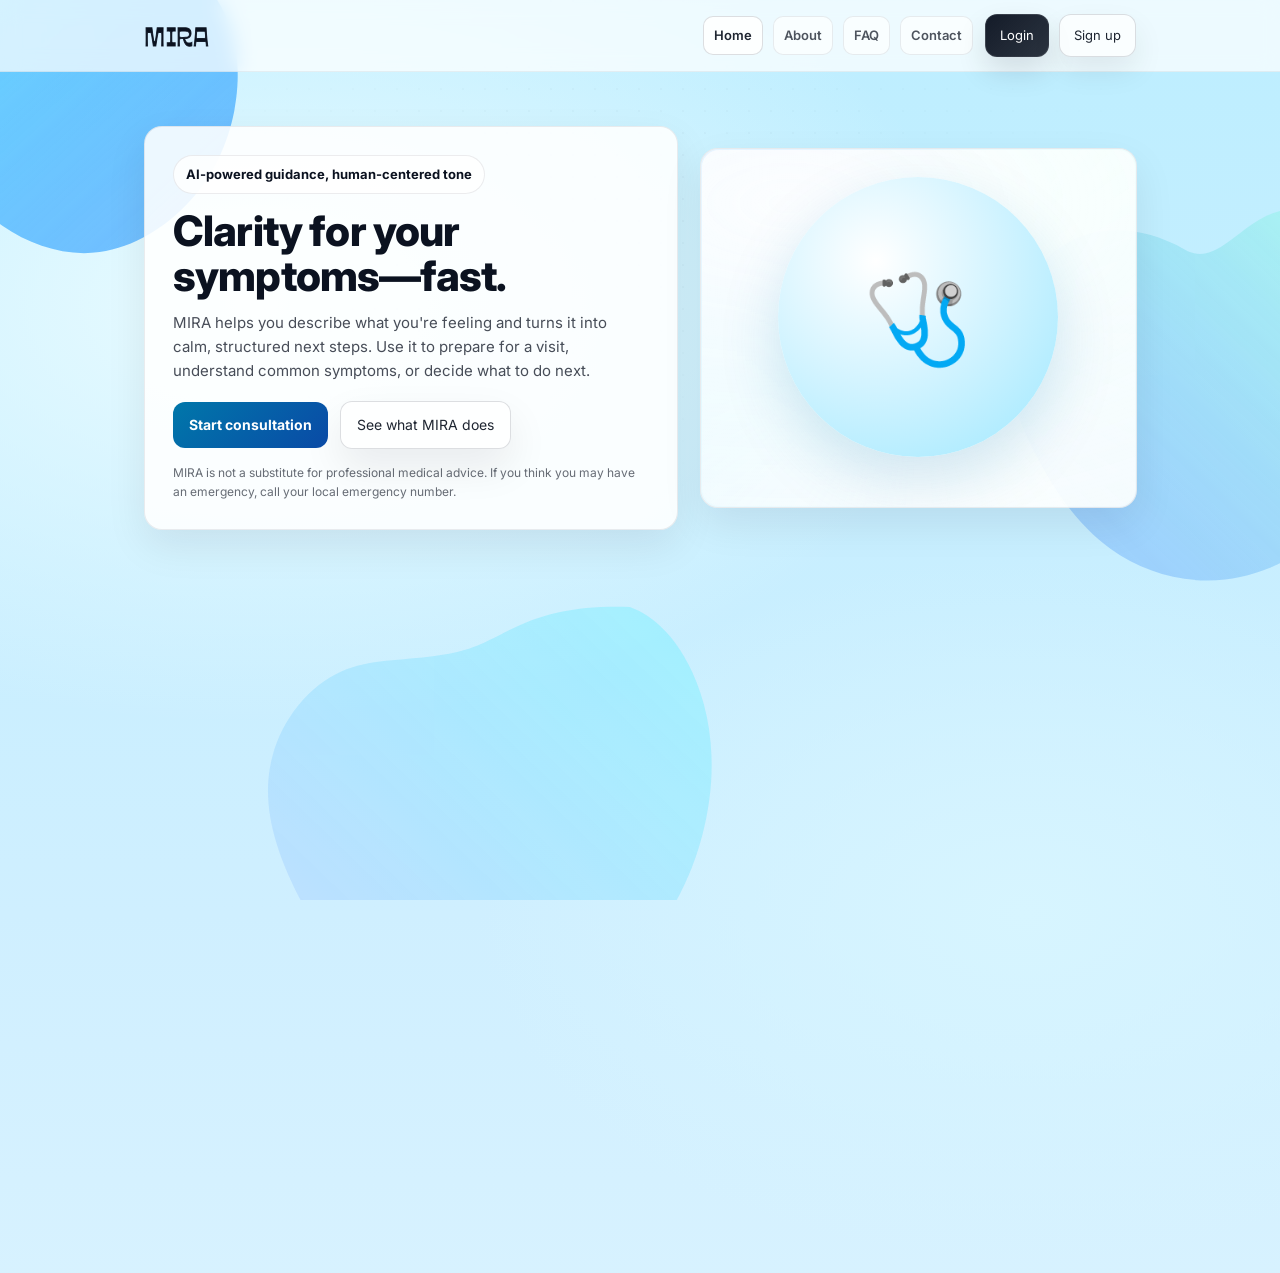
==== commit 6acdde4f: "Updated the UI" ====
--- a/index.html
+++ b/index.html
@@ -4,9 +4,11 @@
   <meta charset="UTF-8" />
   <meta name="viewport" content="width=device-width, initial-scale=1.0"/>
   <title>MIRA - AI Doctor Consultant</title>
+  <link rel="preconnect" href="https://fonts.googleapis.com">
+  <link rel="preconnect" href="https://fonts.gstatic.com" crossorigin>
   <link rel="stylesheet" href="styles.css"/>
-  <link href="https://fonts.googleapis.com/css2?family=Inter:wght@400;600;800&display=swap" rel="stylesheet">
-  <link href="https://fonts.googleapis.com/css2?family=Ojuju:wght@600&display=swap" rel="stylesheet">
+  <link rel="stylesheet" href="https://fonts.googleapis.com/css2?family=Inter:wght@400;600;800&family=Ojuju:wght@600&display=swap" media="print" onload="this.media='all'">
+  <noscript><link rel="stylesheet" href="https://fonts.googleapis.com/css2?family=Inter:wght@400;600;800&family=Ojuju:wght@600&display=swap"></noscript>
 </head>
 <body>
 
@@ -74,7 +76,7 @@
       </div>
       <div class="card visual" aria-label="MIRA illustration">
         <div class="visual-inner">
-          <img src="../assets/mira_faq.png" alt="MIRA assistant illustration" />
+          <div class="hero-graphic" aria-hidden="true">🩺</div>
         </div>
       </div>
     </section>
--- a/styles.css
+++ b/styles.css
@@ -3,7 +3,7 @@
 html { scroll-behavior: smooth; }
 
 body {
-  font-family: 'Inter', sans-serif;
+  font-family: 'Inter', system-ui, -apple-system, Segoe UI, Roboto, sans-serif;
   background: radial-gradient(1200px 700px at 20% 10%, #e9fbff 0%, rgba(233, 251, 255, 0) 60%),
               radial-gradient(1000px 650px at 80% 30%, #d7f5ff 0%, rgba(215, 245, 255, 0) 55%),
               linear-gradient(180deg, #bdeeff 0%, #cfefff 30%, #ffffff 100%);
@@ -12,23 +12,35 @@
   min-height: 100vh;
   position: relative;
   overflow-x: hidden;
+  text-rendering: optimizeLegibility;
+  -webkit-font-smoothing: antialiased;
 }
 
 header {
   position: sticky;
   top: 0;
   z-index: 900;
-  animation: fadeInDown 520ms cubic-bezier(0.2, 0.9, 0.2, 1) both;
-  background: rgba(255, 255, 255, 0.35);
-  backdrop-filter: blur(12px);
+  animation: fadeInDown 320ms cubic-bezier(0.2, 0.9, 0.2, 1) both;
+  background: rgba(255, 255, 255, 0.82);
   border-bottom: 1px solid rgba(15, 23, 42, 0.06);
-  transition: box-shadow 160ms ease, background 160ms ease, border-color 160ms ease;
+  transition: box-shadow 120ms ease, background 120ms ease, border-color 120ms ease;
 }
 
 header.is-scrolled {
-  background: rgba(255, 255, 255, 0.68);
+  background: rgba(255, 255, 255, 0.94);
   border-bottom-color: rgba(15, 23, 42, 0.10);
-  box-shadow: 0 18px 50px rgba(2, 8, 23, 0.10);
+  box-shadow: 0 12px 32px rgba(2, 8, 23, 0.08);
+}
+
+@supports ((backdrop-filter: blur(1px)) or (-webkit-backdrop-filter: blur(1px))) {
+  header {
+    background: rgba(255, 255, 255, 0.72);
+    backdrop-filter: blur(10px);
+    -webkit-backdrop-filter: blur(10px);
+  }
+  header.is-scrolled {
+    background: rgba(255, 255, 255, 0.88);
+  }
 }
 
 .header-inner {
@@ -71,10 +83,9 @@
   font-weight: 600;
   padding: 8px 10px;
   border-radius: 10px;
-  background: rgba(255, 255, 255, 0.45);
+  background: rgba(255, 255, 255, 0.65);
   border: 1px solid rgba(15, 23, 42, 0.08);
-  backdrop-filter: blur(10px);
-  transition: transform 120ms ease, background 120ms ease;
+  transition: transform 100ms ease, background 100ms ease;
   white-space: nowrap;
 }
 
@@ -170,13 +181,13 @@
 }
 
 .card {
-  background: rgba(255, 255, 255, 0.75);
+  background: rgba(255, 255, 255, 0.88);
   border: 1px solid rgba(15, 23, 42, 0.08);
-  box-shadow: 0 24px 60px rgba(2, 8, 23, 0.10);
+  box-shadow: 0 16px 40px rgba(2, 8, 23, 0.08);
   border-radius: 18px;
   padding: 28px 28px;
-  backdrop-filter: blur(10px);
-  animation: fadeInUp 620ms cubic-bezier(0.2, 0.9, 0.2, 1) both;
+  animation: fadeInUp 360ms cubic-bezier(0.2, 0.9, 0.2, 1) both;
+  contain: layout style;
 }
 
 .tagline {
@@ -299,9 +310,9 @@
     rgba(166, 255, 234, 0.55) 220deg,
     rgba(85, 214, 255, 0.0) 360deg
   );
-  opacity: 0.26;
-  filter: blur(10px);
-  animation: haloSpin 12s linear infinite;
+  opacity: 0.2;
+  will-change: transform;
+  animation: haloSpin 18s linear infinite;
 }
 
 .visual::after {
@@ -319,15 +330,27 @@
   display: grid;
   place-items: center;
   height: 100%;
-}
-
-.visual img {
-  width: min(420px, 95%);
-  height: auto;
-  filter: drop-shadow(0 28px 70px rgba(2, 8, 23, 0.18));
-}
-
-.section { margin-top: 22px; }
+  min-height: 280px;
+}
+
+.hero-graphic {
+  width: min(280px, 80%);
+  aspect-ratio: 1;
+  border-radius: 50%;
+  background: radial-gradient(circle at 35% 30%, #ffffff 0%, #d4f4ff 45%, #9ee8ff 100%);
+  box-shadow: 0 24px 60px rgba(0, 119, 170, 0.18);
+  display: grid;
+  place-items: center;
+  font-size: 88px;
+  line-height: 1;
+  user-select: none;
+}
+
+.section {
+  margin-top: 22px;
+  content-visibility: auto;
+  contain-intrinsic-size: auto 200px;
+}
 
 .section h2 {
   font-size: 18px;
@@ -428,29 +451,30 @@
   inset: 0;
   pointer-events: none;
   z-index: 0;
+  contain: strict;
 }
 
 .bg-vectors::before {
   content: "";
   position: absolute;
   inset: 0;
-  opacity: 0.35;
+  opacity: 0.28;
   background-image: radial-gradient(circle at 1px 1px, rgba(15, 23, 42, 0.10) 1px, rgba(0,0,0,0) 1.2px);
   background-size: 22px 22px;
   mask-image: radial-gradient(800px 520px at 50% 20%, rgba(0,0,0,1) 0%, rgba(0,0,0,0) 70%);
-  animation: gridPulse 7s ease-in-out infinite;
 }
 
 .bg-vectors svg {
   position: absolute;
-  opacity: 0.9;
-  filter: drop-shadow(0 18px 40px rgba(2, 8, 23, 0.10));
+  opacity: 0.85;
+  transform: translate3d(0, 0, 0);
   transform-origin: 50% 50%;
-}
-
-.vec-1 { left: -140px; top: -120px; width: 420px; height: 420px; opacity: 0.55; animation: float1 9.5s ease-in-out infinite; }
-.vec-2 { right: -180px; top: 120px; width: 520px; height: 520px; opacity: 0.45; animation: float2 12s ease-in-out infinite; }
-.vec-3 { left: 14%; bottom: -220px; width: 620px; height: 620px; opacity: 0.35; animation: float3 14s ease-in-out infinite; }
+  will-change: transform;
+}
+
+.vec-1 { left: -140px; top: -120px; width: 420px; height: 420px; opacity: 0.45; animation: float1 12s ease-in-out infinite; }
+.vec-2 { right: -180px; top: 120px; width: 520px; height: 520px; opacity: 0.35; animation: float2 15s ease-in-out infinite; }
+.vec-3 { left: 14%; bottom: -220px; width: 620px; height: 620px; opacity: 0.28; animation: float3 18s ease-in-out infinite; }
 
 /* Contact form */
 .form-field {
@@ -549,6 +573,11 @@
 @keyframes gridPulse { 0%, 100% { opacity: 0.24; transform: translate3d(0, 0, 0); } 50% { opacity: 0.42; transform: translate3d(0, -6px, 0); } }
 @keyframes haloSpin { from { transform: rotate(0deg); } to { transform: rotate(360deg); } }
 
+@media (max-width: 980px) {
+  .vec-1, .vec-2, .vec-3 { animation: none; opacity: 0.25; }
+  .visual::before { animation: none; }
+}
+
 @media (prefers-reduced-motion: reduce) {
   header, .card { animation: none !important; }
   .bg-vectors svg { animation: none !important; }
